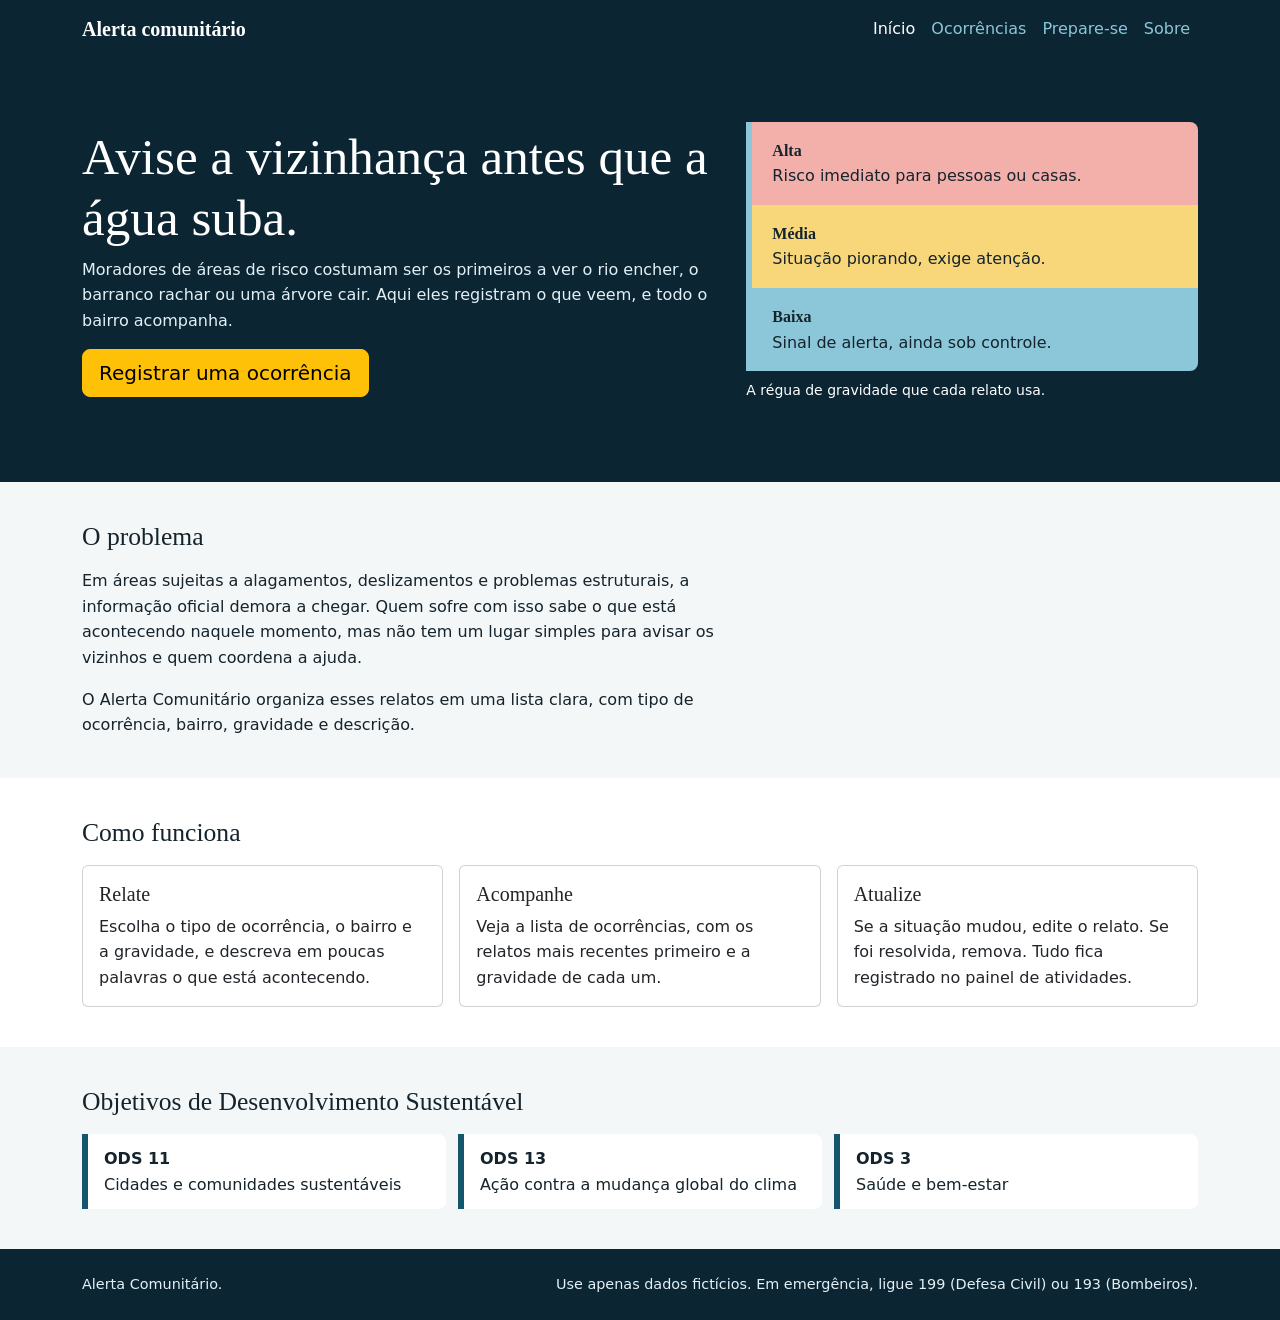
==== html/index.html @ 8b1d9835 "commit inicial do projeto Alerta Comunitario, index e estilização iniciais" ====
<!DOCTYPE html>
<html lang="pt-BR">
<head>
  <meta charset="UTF-8">
  <meta name="viewport" content="width=device-width, initial-scale=1">
  <meta name="description" content="Alerta comunitário: relatos de enchentes, deslizamentos, obstrução de ruas e desastres climáticos feitos pela própria comunidade.">
  <title>Alerta Comunitario | Início</title>
  <!-- Bootstrap 5.3.3 (código de terceiros, licença MIT): navbar, cards, grid, formulário e modal -->
  <link href="https://cdn.jsdelivr.net/npm/bootstrap@5.3.3/dist/css/bootstrap.min.css" rel="stylesheet">
  <link href="../css/index.css" rel="stylesheet">
</head>
<body>
  <header>
    <nav class="navbar navbar-expand-md barra" data-bs-theme="dark" aria-label="Navegação principal">
      <div class="container">
        <a class="navbar-brand" href="index.html">Alerta comunitário</a>
        <button class="navbar-toggler" type="button" data-bs-toggle="collapse" data-bs-target="#menu" aria-controls="menu" aria-expanded="false" aria-label="Abrir menu">
          <span class="navbar-toggler-icon"></span>
        </button>
        <div class="collapse navbar-collapse" id="menu">
          <ul class="navbar-nav ms-auto">
            <li class="nav-item"><a class="nav-link active" aria-current="page" href="index.html">Início</a></li>
            <li class="nav-item"><a class="nav-link" href="ocorrencias.html">Ocorrências</a></li>
            <li class="nav-item"><a class="nav-link" href="preparacao.html">Prepare-se</a></li>
            <li class="nav-item"><a class="nav-link" href="sobre.html">Sobre</a></li>
          </ul>
        </div>
      </div>
    </nav>
  </header>

  <main>
    <section class="abertura" aria-labelledby="titulo-abertura">
      <div class="container abertura__grade">
        <div>
          <h1 id="titulo-abertura">Avise a vizinhança antes que a água suba.</h1>
          <p class="texto-corrido">Moradores de áreas de risco costumam ser os primeiros a ver o rio encher, o barranco rachar ou uma árvore cair. Aqui eles registram o que veem, e todo o bairro acompanha.</p>
          <a class="btn btn-warning btn-lg" href="ocorrencias.html">Registrar uma ocorrência</a>
        </div>
        <figure class="mb-0">
          <ol class="regua" aria-label="Régua de gravidade usada nos relatos">
            <li class="regua__nivel regua__nivel--alta"><strong>Alta</strong>Risco imediato para pessoas ou casas.</li>
            <li class="regua__nivel regua__nivel--media"><strong>Média</strong>Situação piorando, exige atenção.</li>
            <li class="regua__nivel regua__nivel--baixa"><strong>Baixa</strong>Sinal de alerta, ainda sob controle.</li>
          </ol>
          <figcaption class="small mt-2">A régua de gravidade que cada relato usa.</figcaption>
        </figure>
      </div>
    </section>

    <section class="secao" aria-labelledby="titulo-problema">
      <div class="container">
        <h2 id="titulo-problema">O problema</h2>
        <p class="texto-corrido">Em áreas sujeitas a alagamentos, deslizamentos e problemas estruturais, a informação oficial demora a chegar. Quem sofre com isso sabe o que está acontecendo naquele momento, mas não tem um lugar simples para avisar os vizinhos e quem coordena a ajuda.</p>
        <p class="texto-corrido mb-0">O Alerta Comunitário organiza esses relatos em uma lista clara, com tipo de ocorrência, bairro, gravidade e descrição.</p>
      </div>
    </section>

    <section class="secao secao--clara" aria-labelledby="titulo-funciona">
      <div class="container">
        <h2 id="titulo-funciona">Como funciona</h2>
        <div class="grade-cartoes">
          <article class="card h-100">
            <div class="card-body">
              <h3 class="card-title h5">Relate</h3>
              <p class="card-text">Escolha o tipo de ocorrência, o bairro e a gravidade, e descreva em poucas palavras o que está acontecendo.</p>
            </div>
          </article>
          <article class="card h-100">
            <div class="card-body">
              <h3 class="card-title h5">Acompanhe</h3>
              <p class="card-text">Veja a lista de ocorrências, com os relatos mais recentes primeiro e a gravidade de cada um.</p>
            </div>
          </article>
          <article class="card h-100">
            <div class="card-body">
              <h3 class="card-title h5">Atualize</h3>
              <p class="card-text">Se a situação mudou, edite o relato. Se foi resolvida, remova. Tudo fica registrado no painel de atividades.</p>
            </div>
          </article>
        </div>
      </div>
    </section>

    <section class="secao" aria-labelledby="titulo-ods">
      <div class="container">
        <h2 id="titulo-ods">Objetivos de Desenvolvimento Sustentável</h2>
        <ul class="ods">
          <li><strong>ODS 11</strong><br>Cidades e comunidades sustentáveis</li>
          <li><strong>ODS 13</strong><br>Ação contra a mudança global do clima</li>
          <li><strong>ODS 3</strong><br>Saúde e bem-estar</li>
        </ul>
      </div>
    </section>
  </main>

  <footer class="rodape">
    <div class="container rodape__conteudo">
      <span>Alerta Comunitário.</span>
      <span>Use apenas dados fictícios. Em emergência, ligue 199 (Defesa Civil) ou 193 (Bombeiros).</span>
    </div>
  </footer>

  <script src="https://cdn.jsdelivr.net/npm/bootstrap@5.3.3/dist/js/bootstrap.bundle.min.js"></script>
</body>
</html>
---- css/index.css ----
/* Estilos da página inicial; regras base mobile-first. */
:root {
  --mare-900: #0b2533;
  --mare-700: #14566e;
  --agua-300: #8cc7d9;
  --agua-100: #e3f1f6;
  --sinal: #f2a900;
  --papel: #f4f7f8;
  --texto: #14232c;
  --fonte-titulo: Rockwell, "Roboto Slab", Georgia, serif;
}

body {
  background: var(--papel);
  color: var(--texto);
  font-family: system-ui, -apple-system, "Segoe UI", Roboto, sans-serif;
  line-height: 1.6;
}

h1, h2, h3, .navbar-brand {
  font-family: var(--fonte-titulo);
  line-height: 1.2;
}

a:focus-visible, button:focus-visible {
  outline: 3px solid var(--sinal);
  outline-offset: 2px;
}

.texto-corrido {
  max-width: 65ch;
}

.barra {
  background: var(--mare-900);
}

.barra .navbar-brand {
  color: #fff;
  font-weight: 700;
}

.barra .nav-link {
  color: var(--agua-300);
}

.barra .nav-link:hover,
.barra .nav-link.active {
  color: #fff;
}

.abertura {
  background: var(--mare-900);
  color: #fff;
  padding: 2.5rem 0 3rem;
}

.abertura__grade {
  display: grid;
  gap: 2rem;
}

.abertura h1 {
  font-size: 2rem;
}

.abertura p {
  color: var(--agua-100);
}

.regua {
  list-style: none;
  margin: 0;
  padding: 0;
  border-left: 6px solid var(--agua-300);
  border-radius: 0 0.5rem 0.5rem 0;
  overflow: hidden;
}

.regua__nivel {
  padding: 1rem 1.25rem;
  color: var(--texto);
}

.regua__nivel strong {
  display: block;
  font-family: var(--fonte-titulo);
}

.regua__nivel--alta { background: #f3b0aa; }
.regua__nivel--media { background: #f8d77a; }
.regua__nivel--baixa { background: var(--agua-300); }

.secao {
  padding: 2.5rem 0;
}

.secao--clara {
  background: #fff;
}

.secao h2 {
  font-size: 1.6rem;
  margin-bottom: 1rem;
}

/* Grade de passos/ODS (Grid): 1 coluna no celular */
.grade-cartoes {
  display: grid;
  gap: 1rem;
}

.ods {
  list-style: none;
  padding: 0;
  margin: 0;
  display: grid;
  gap: 0.75rem;
}

.ods li {
  border-left: 6px solid var(--mare-700);
  background: #fff;
  padding: 0.75rem 1rem;
  border-radius: 0 0.5rem 0.5rem 0;
}

.rodape {
  background: var(--mare-900);
  color: var(--agua-100);
  padding: 1.5rem 0;
  font-size: 0.9rem;
}

.rodape__conteudo {
  display: flex;
  flex-direction: column;
  gap: 0.5rem;
}

@media (min-width: 768px) {
  .abertura h1 { font-size: 2.6rem; }

  .abertura__grade {
    grid-template-columns: 1.4fr 1fr;
    align-items: center;
  }

  .grade-cartoes { grid-template-columns: repeat(3, 1fr); }
  .ods { grid-template-columns: repeat(3, 1fr); }

  .rodape__conteudo {
    flex-direction: row;
    justify-content: space-between;
  }
}

@media (min-width: 1024px) {
  .abertura { padding: 4rem 0 5rem; }
  .abertura h1 { font-size: 3.2rem; }
}
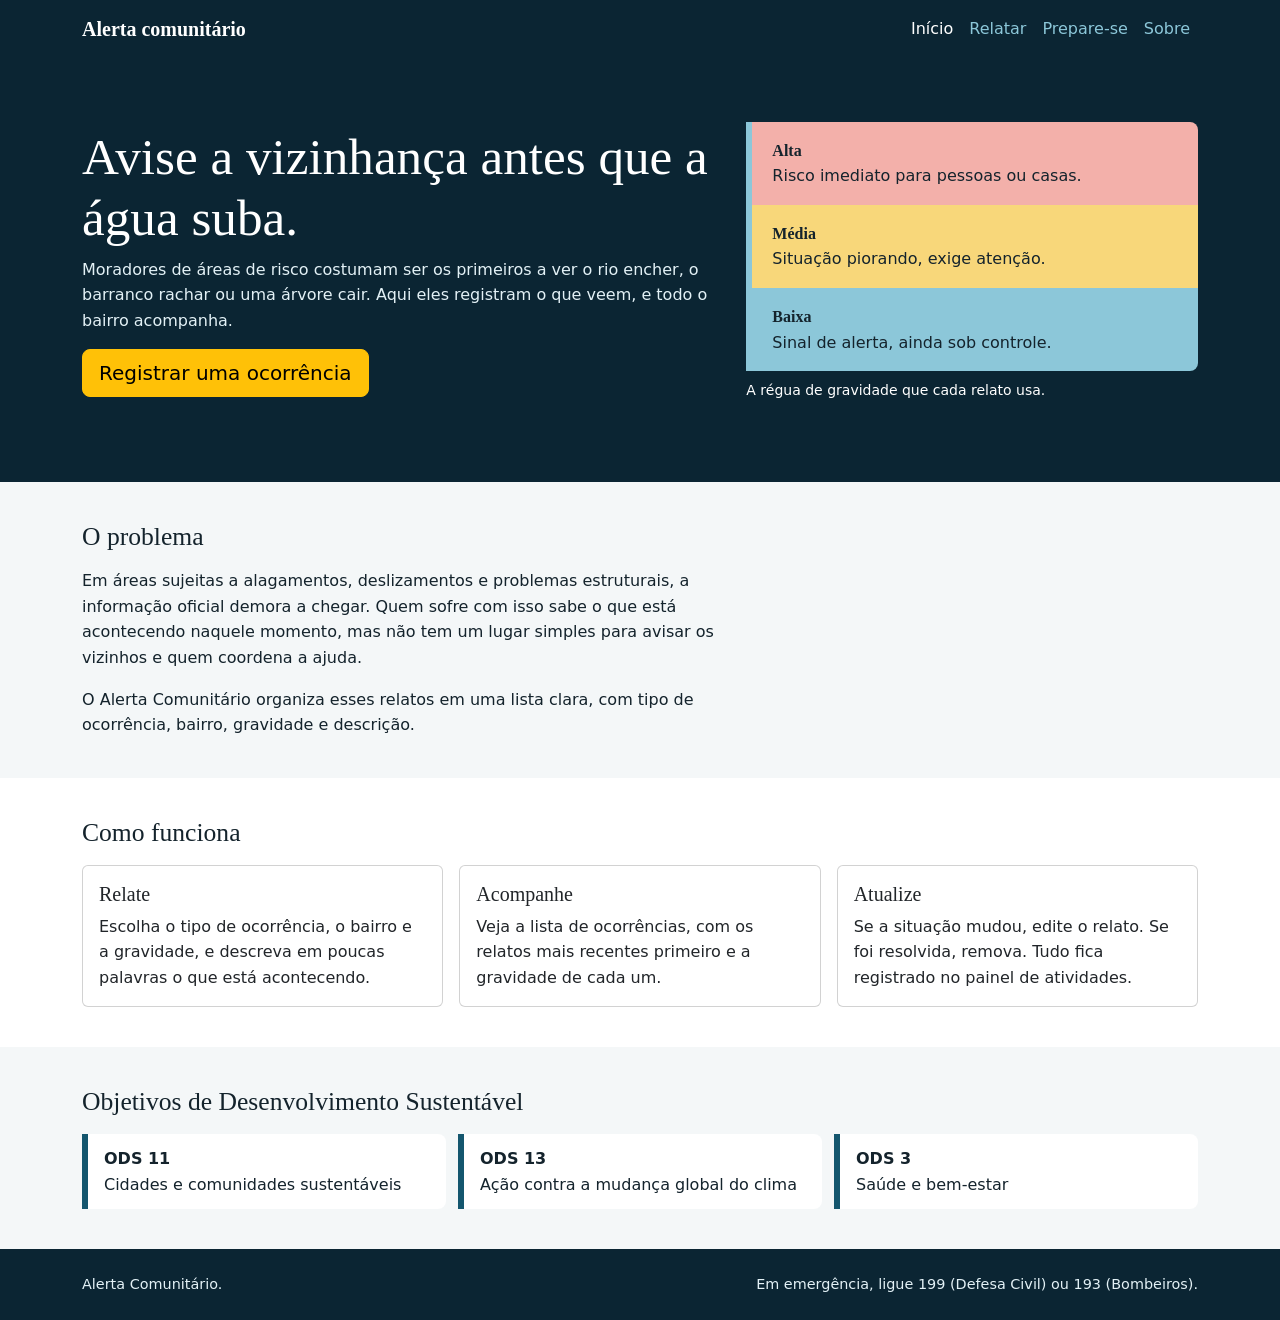
==== commit ff08a568: "criada as paginas de relatos e sobre o site" ====
--- a/html/index.html
+++ b/html/index.html
@@ -20,7 +20,7 @@
         <div class="collapse navbar-collapse" id="menu">
           <ul class="navbar-nav ms-auto">
             <li class="nav-item"><a class="nav-link active" aria-current="page" href="index.html">Início</a></li>
-            <li class="nav-item"><a class="nav-link" href="ocorrencias.html">Ocorrências</a></li>
+            <li class="nav-item"><a class="nav-link" href="relatar.html">Relatar</a></li>
             <li class="nav-item"><a class="nav-link" href="preparacao.html">Prepare-se</a></li>
             <li class="nav-item"><a class="nav-link" href="sobre.html">Sobre</a></li>
           </ul>
@@ -35,7 +35,7 @@
         <div>
           <h1 id="titulo-abertura">Avise a vizinhança antes que a água suba.</h1>
           <p class="texto-corrido">Moradores de áreas de risco costumam ser os primeiros a ver o rio encher, o barranco rachar ou uma árvore cair. Aqui eles registram o que veem, e todo o bairro acompanha.</p>
-          <a class="btn btn-warning btn-lg" href="ocorrencias.html">Registrar uma ocorrência</a>
+          <a class="btn btn-warning btn-lg" href="relatar.html">Registrar uma ocorrência</a>
         </div>
         <figure class="mb-0">
           <ol class="regua" aria-label="Régua de gravidade usada nos relatos">
@@ -97,7 +97,7 @@
   <footer class="rodape">
     <div class="container rodape__conteudo">
       <span>Alerta Comunitário.</span>
-      <span>Use apenas dados fictícios. Em emergência, ligue 199 (Defesa Civil) ou 193 (Bombeiros).</span>
+      <span>Em emergência, ligue 199 (Defesa Civil) ou 193 (Bombeiros).</span>
     </div>
   </footer>
 
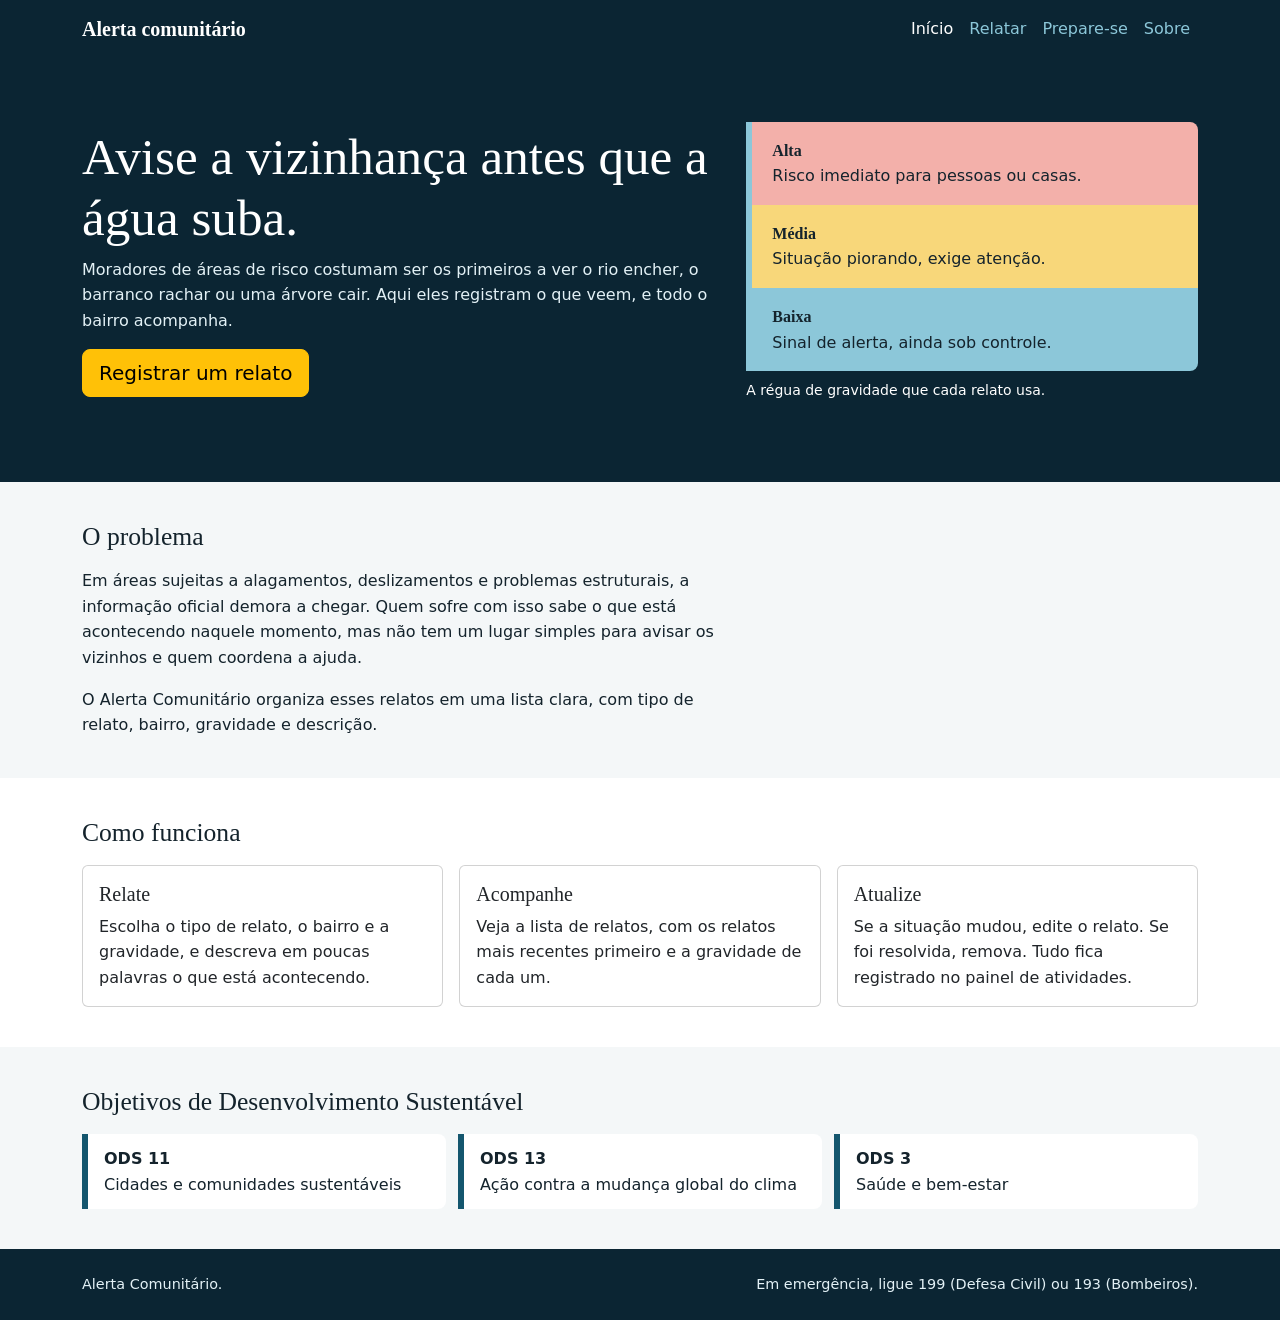
==== commit d9090f38: "adicionados os arquivos js e pagina preparação" ====
--- a/html/index.html
+++ b/html/index.html
@@ -35,7 +35,7 @@
         <div>
           <h1 id="titulo-abertura">Avise a vizinhança antes que a água suba.</h1>
           <p class="texto-corrido">Moradores de áreas de risco costumam ser os primeiros a ver o rio encher, o barranco rachar ou uma árvore cair. Aqui eles registram o que veem, e todo o bairro acompanha.</p>
-          <a class="btn btn-warning btn-lg" href="relatar.html">Registrar uma ocorrência</a>
+          <a class="btn btn-warning btn-lg" href="relatar.html">Registrar um relato</a>
         </div>
         <figure class="mb-0">
           <ol class="regua" aria-label="Régua de gravidade usada nos relatos">
@@ -52,7 +52,7 @@
       <div class="container">
         <h2 id="titulo-problema">O problema</h2>
         <p class="texto-corrido">Em áreas sujeitas a alagamentos, deslizamentos e problemas estruturais, a informação oficial demora a chegar. Quem sofre com isso sabe o que está acontecendo naquele momento, mas não tem um lugar simples para avisar os vizinhos e quem coordena a ajuda.</p>
-        <p class="texto-corrido mb-0">O Alerta Comunitário organiza esses relatos em uma lista clara, com tipo de ocorrência, bairro, gravidade e descrição.</p>
+        <p class="texto-corrido mb-0">O Alerta Comunitário organiza esses relatos em uma lista clara, com tipo de relato, bairro, gravidade e descrição.</p>
       </div>
     </section>
 
@@ -63,13 +63,13 @@
           <article class="card h-100">
             <div class="card-body">
               <h3 class="card-title h5">Relate</h3>
-              <p class="card-text">Escolha o tipo de ocorrência, o bairro e a gravidade, e descreva em poucas palavras o que está acontecendo.</p>
+              <p class="card-text">Escolha o tipo de relato, o bairro e a gravidade, e descreva em poucas palavras o que está acontecendo.</p>
             </div>
           </article>
           <article class="card h-100">
             <div class="card-body">
               <h3 class="card-title h5">Acompanhe</h3>
-              <p class="card-text">Veja a lista de ocorrências, com os relatos mais recentes primeiro e a gravidade de cada um.</p>
+              <p class="card-text">Veja a lista de relatos, com os relatos mais recentes primeiro e a gravidade de cada um.</p>
             </div>
           </article>
           <article class="card h-100">
